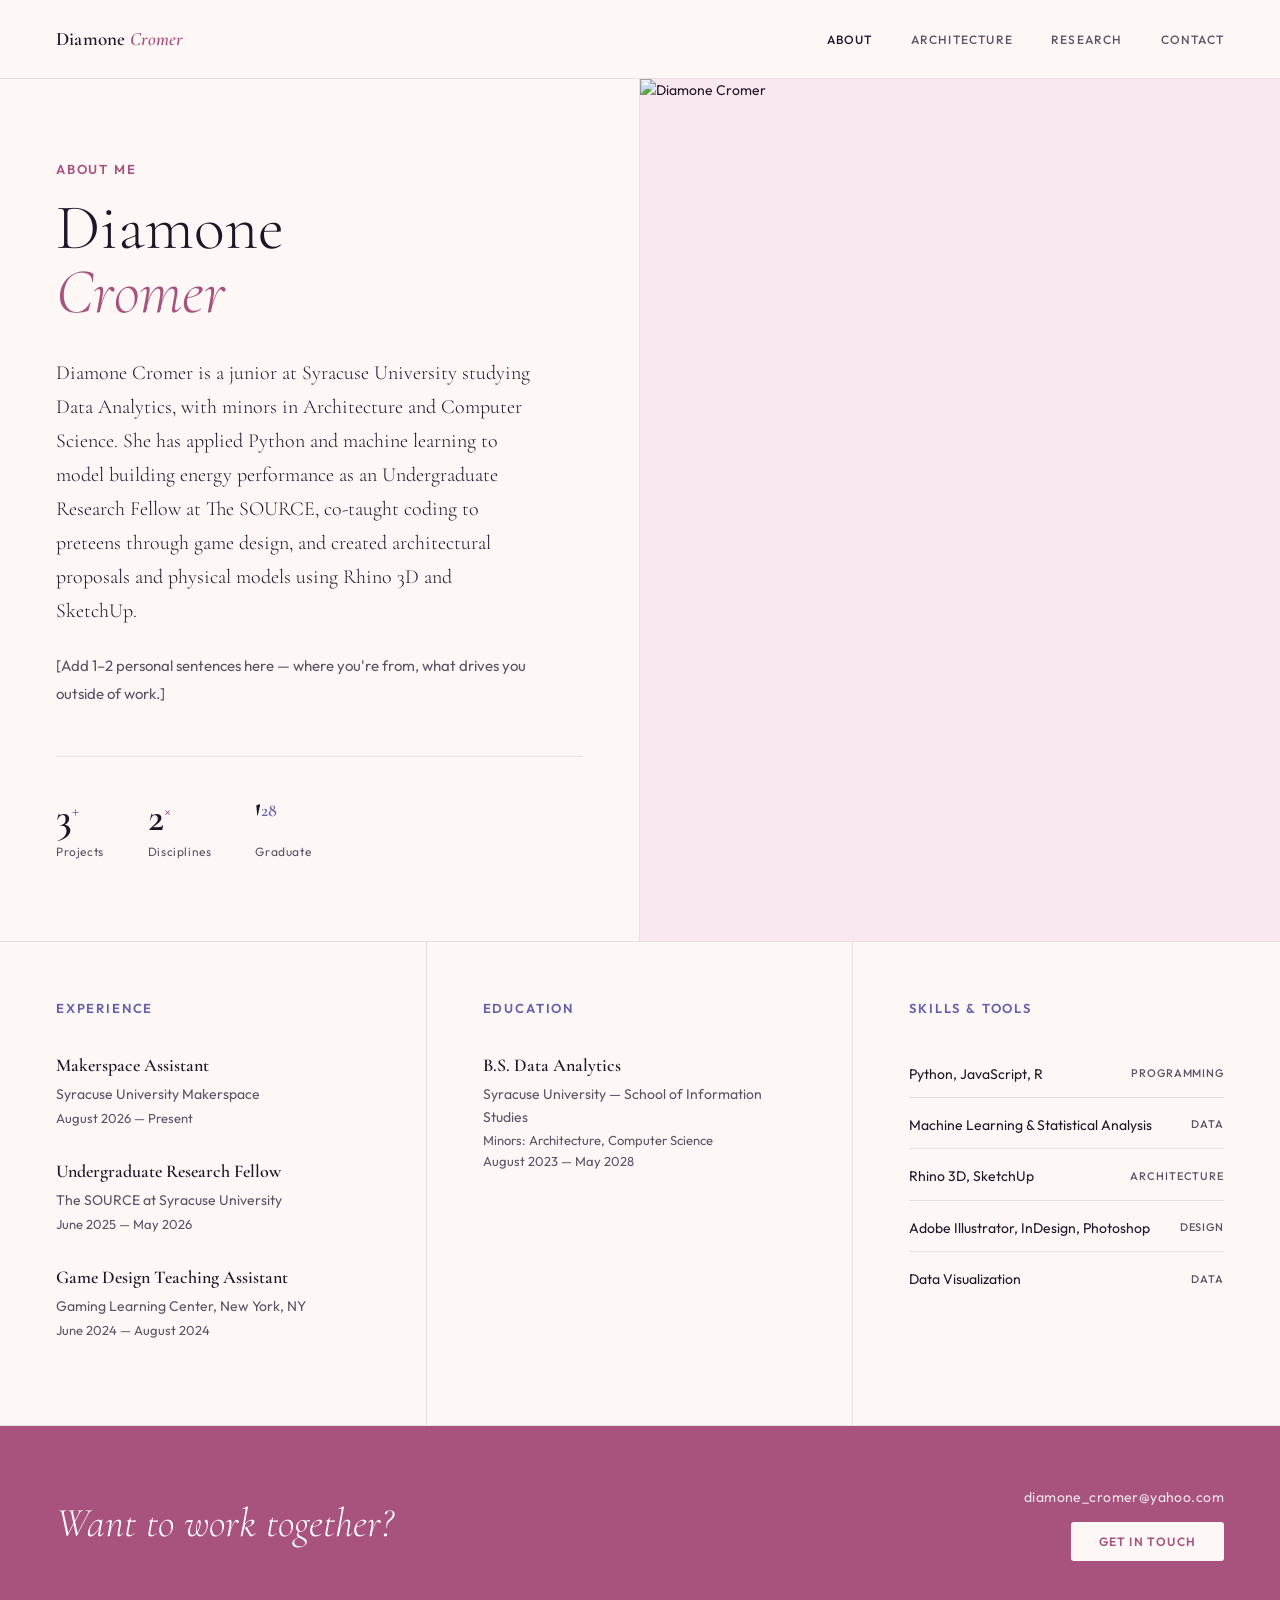
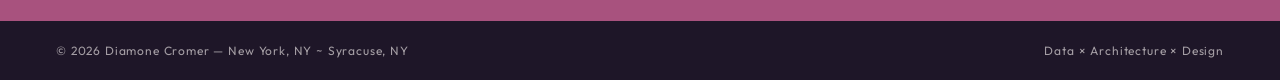
==== about.html @ 31ce5fff "Update about.html with personal info and photo Added a placeholder for personal sentences and update" ====
<!DOCTYPE html>
<html lang="en">
<head>
  <meta charset="UTF-8">
  <meta name="viewport" content="width=device-width, initial-scale=1.0">
  <title>About — Diamone Cromer</title>
  <link rel="preconnect" href="https://fonts.googleapis.com">
  <link href="https://fonts.googleapis.com/css2?family=Cormorant+Garamond:ital,wght@0,300;0,600;1,300;1,600&family=Outfit:wght@300;400;500&display=swap" rel="stylesheet">
  <link rel="stylesheet" href="styles.css">
  <style>
    .about-hero {
      display: grid;
      grid-template-columns: 1fr 1fr;
      min-height: 60vh;
      border-bottom: 1px solid var(--border);
    }
    .about-hero-l {
      padding: 80px 56px;
      border-right: 1px solid var(--border);
      display: flex;
      flex-direction: column;
      justify-content: space-between;
    }
    .page-eyebrow {
      font-size: 13px;
      letter-spacing: 0.14em;
      text-transform: uppercase;
      color: var(--rose);
      font-weight: 600;
      margin-bottom: 16px;
    }
    .page-title {
      font-family: var(--serif);
      font-size: clamp(48px, 5vw, 72px);
      font-weight: 300;
      line-height: 1.0;
      color: var(--ink);
      margin-bottom: 32px;
    }
    .page-title em { font-style: italic; color: var(--rose); }
    .about-bio {
      font-family: var(--serif);
      font-size: 20px;
      font-weight: 300;
      line-height: 1.7;
      color: var(--ink);
      max-width: 480px;
      margin-bottom: 24px;
    }
    .about-bio em { font-style: italic; color: var(--rose); }
    .about-bio-small {
      font-size: 15px;
      color: var(--muted);
      line-height: 1.85;
      max-width: 480px;
    }
    .about-hero-r {
      background: var(--rose-bg);
      display: flex;
      align-items: center;
      justify-content: center;
      position: relative;
      overflow: hidden;
    }
    .photo-placeholder {
      width: 220px;
      height: 280px;
      border: 1.5px dashed rgba(168,82,126,0.35);
      display: flex;
      flex-direction: column;
      align-items: center;
      justify-content: center;
      gap: 12px;
    }
    .photo-placeholder-icon { font-size: 32px; opacity: 0.3; }
    .photo-placeholder-label {
      font-size: 12px;
      letter-spacing: 0.1em;
      text-transform: uppercase;
      color: var(--rose);
      opacity: 0.6;
      text-align: center;
    }
    .about-details {
      display: grid;
      grid-template-columns: 1fr 1fr 1fr;
      border-bottom: 1px solid var(--border);
    }
    .detail-col {
      padding: 56px 56px;
      border-right: 1px solid var(--border);
    }
    .detail-col:last-child { border-right: none; }
    .detail-label {
      font-size: 13px;
      letter-spacing: 0.14em;
      text-transform: uppercase;
      color: var(--lav);
      font-weight: 600;
      margin-bottom: 32px;
    }
    .exp-item { margin-bottom: 28px; }
    .exp-title {
      font-family: var(--serif);
      font-size: 18px;
      font-weight: 600;
      margin-bottom: 4px;
      color: var(--ink);
    }
    .exp-where {
      font-size: 14px;
      color: var(--muted);
      font-weight: 400;
      margin-bottom: 2px;
    }
    .exp-when {
      font-size: 13px;
      color: var(--muted);
      margin-top: 2px;
      font-weight: 400;
    }
    .skills-list { display: flex; flex-direction: column; gap: 4px; }
    .skill-row {
      display: flex;
      justify-content: space-between;
      align-items: center;
      padding: 12px 0;
      border-bottom: 1px solid var(--border);
      font-size: 14px;
      color: var(--ink);
      font-weight: 400;
    }
    .skill-row:last-child { border-bottom: none; }
    .skill-tag {
      font-size: 11px;
      letter-spacing: 0.08em;
      text-transform: uppercase;
      color: var(--muted);
      font-weight: 500;
    }
    @media (max-width: 1024px) {
      .about-hero { grid-template-columns: 1fr; }
      .about-hero-l { border-right: none; border-bottom: 1px solid var(--border); padding: 52px 28px; }
      .about-details { grid-template-columns: 1fr; }
      .detail-col { border-right: none; border-bottom: 1px solid var(--border); padding: 40px 28px; }
      .detail-col:last-child { border-bottom: none; }
    }
  </style>
</head>
<body>

  <nav>
    <div class="logo"><a href="index.html" style="text-decoration:none;color:inherit">Diamone <em>Cromer</em></a></div>
    <ul class="nav-links">
      <li><a href="about.html" style="color:var(--ink)">About</a></li>
      <li><a href="architecture.html">Architecture</a></li>
      <li><a href="research.html">Research</a></li>
      <li><a href="contact.html">Contact</a></li>
    </ul>
  </nav>

  <div class="about-hero">
    <div class="about-hero-l">
      <div>
        <div class="page-eyebrow">About Me</div>
        <h1 class="page-title">Diamone<br><em>Cromer</em></h1>

        <p class="about-bio">
          Diamone Cromer is a junior at Syracuse University studying Data Analytics, with minors in Architecture and Computer Science. She has applied Python and machine learning to model building energy performance as an Undergraduate Research Fellow at The SOURCE, co-taught coding to preteens through game design, and created architectural proposals and physical models using Rhino 3D and SketchUp.
        </p>

        <p class="about-bio-small">
          [Add 1–2 personal sentences here — where you're from, what drives you outside of work.]
        </p>
      </div>

      <div class="hero-stats" style="margin-top:48px;padding-top:40px">
        <div>
          <div class="stat-num">3<sup>+</sup></div>
          <div class="stat-label">Projects</div>
        </div>
        <div>
          <div class="stat-num">2<sup>×</sup></div>
          <div class="stat-label">Disciplines</div>
        </div>
        <div>
          <div class="stat-num">'<sup style="color:var(--lav)">28</sup></div>
          <div class="stat-label">Graduate</div>
        </div>
      </div>
    </div>

    <div class="about-hero-r">
      <img src="diamone.jpg" alt="Diamone Cromer" style="width:100%;height:100%;object-fit:cover;position:absolute;inset:0">
    </div>
  </div>

  <div class="about-details">

    <!-- EXPERIENCE -->
    <div class="detail-col">
      <div class="detail-label">Experience</div>
      <div class="exp-item">
        <div class="exp-title">Makerspace Assistant</div>
        <div class="exp-where">Syracuse University Makerspace</div>
        <div class="exp-when">August 2026 — Present</div>
      </div>
      <div class="exp-item">
        <div class="exp-title">Undergraduate Research Fellow</div>
        <div class="exp-where">The SOURCE at Syracuse University</div>
        <div class="exp-when">June 2025 — May 2026</div>
      </div>
      <div class="exp-item">
        <div class="exp-title">Game Design Teaching Assistant</div>
        <div class="exp-where">Gaming Learning Center, New York, NY</div>
        <div class="exp-when">June 2024 — August 2024</div>
      </div>
    </div>

    <!-- EDUCATION -->
    <div class="detail-col">
      <div class="detail-label">Education</div>
      <div class="exp-item">
        <div class="exp-title">B.S. Data Analytics</div>
        <div class="exp-where">Syracuse University — School of Information Studies</div>
        <div class="exp-when">
          Minors: Architecture, Computer Science<br>
          August 2023 — May 2028
        </div>
      </div>
    </div>

    <!-- SKILLS -->
    <div class="detail-col">
      <div class="detail-label">Skills &amp; Tools</div>
      <div class="skills-list">
        <div class="skill-row">
          <span>Python, JavaScript, R</span>
          <span class="skill-tag">Programming</span>
        </div>
        <div class="skill-row">
          <span>Machine Learning & Statistical Analysis</span>
          <span class="skill-tag">Data</span>
        </div>
        <div class="skill-row">
          <span>Rhino 3D, SketchUp</span>
          <span class="skill-tag">Architecture</span>
        </div>
        <div class="skill-row">
          <span>Adobe Illustrator, InDesign, Photoshop</span>
          <span class="skill-tag">Design</span>
        </div>
        <div class="skill-row">
          <span>Data Visualization</span>
          <span class="skill-tag">Data</span>
        </div>
      </div>
    </div>

  </div>

  <div class="cta-bar">
    <div class="cta-text">Want to work together?</div>
    <div class="cta-r">
      <div class="cta-email">diamone_cromer@yahoo.com</div>
      <a href="contact.html" style="text-decoration:none;"><button class="cta-btn">Get In Touch</button></a>
    </div>
  </div>

  <footer>
    <span>© 2026 Diamone Cromer — New York, NY ~ Syracuse, NY</span>
    <span>Data × Architecture × Design</span>
  </footer>

</body>
</html>
---- styles.css ----
/* ============================================
   DIAMONE CROMER — PORTFOLIO STYLES
   Edit colors in :root to change the whole site
   ============================================ */

*, *::before, *::after { box-sizing: border-box; margin: 0; padding: 0; }

/* ── COLOR & FONT VARIABLES ── */
:root {
  --white:   #fdf8f6;    /* page background */
  --rose-bg: #f9e8ef;    /* light rose surface */
  --lav-bg:  #f0eaf8;    /* light lavender surface */
  --rose:    #a8527e;    /* primary accent — darkened for contrast */
  --lav:     #6b5eaa;    /* secondary accent — darkened for contrast */
  --ink:     #1e1628;    /* all text — slightly deeper */
  --muted:   #5c5265;    /* secondary text — darkened from #9a8fa0 */
  --border:  rgba(30,22,40,0.1);
  --serif:   'Cormorant Garamond', Georgia, serif;
  --sans:    'Outfit', sans-serif;
}

html { scroll-behavior: smooth; }

body {
  background: var(--white);
  color: var(--ink);
  font-family: var(--sans);
  font-size: 14px;
  line-height: 1.6;
  overflow-x: hidden;
}

/* ── NAV ── */
nav {
  display: flex;
  justify-content: space-between;
  align-items: center;
  padding: 24px 56px;
  border-bottom: 1px solid var(--border);
  position: sticky;
  top: 0;
  background: var(--white);
  z-index: 50;
}

.logo {
  font-family: var(--serif);
  font-size: 19px;
  font-weight: 600;
  color: var(--ink);
  letter-spacing: 0.01em;
}

.logo em {
  font-style: italic;
  color: var(--rose);
}

.nav-links {
  display: flex;
  gap: 38px;
  list-style: none;
}

.nav-links a {
  font-size: 12px;
  font-weight: 500;
  letter-spacing: 0.1em;
  text-transform: uppercase;
  color: var(--muted);
  text-decoration: none;
  transition: color 0.2s;
}

.nav-links a:hover { color: var(--ink); }

/* ── HERO ── */
.hero {
  display: grid;
  grid-template-columns: 1.1fr 0.9fr;
  min-height: 91vh;
  border-bottom: 1px solid var(--border);
}

.hero-l {
  padding: 76px 56px;
  display: flex;
  flex-direction: column;
  justify-content: space-between;
  border-right: 1px solid var(--border);
}

.hero-eyebrow {
  display: flex;
  align-items: center;
  gap: 10px;
  font-size: 12px;
  letter-spacing: 0.1em;
  text-transform: uppercase;
  color: var(--muted);
  margin-bottom: 36px;
}

.eyebrow-dot {
  width: 7px;
  height: 7px;
  border-radius: 50%;
  background: var(--rose);
  flex-shrink: 0;
}

.hero-h1 {
  font-family: var(--serif);
  font-size: clamp(60px, 6.5vw, 88px);
  line-height: 1.0;
  font-weight: 300;
  letter-spacing: -0.01em;
  margin-bottom: 28px;
}

.hero-h1 .c-rose { color: var(--rose); }
.hero-h1 .c-lav  { color: var(--lav); font-style: italic; }

.hero-sub {
  font-size: 14px;
  font-weight: 400;
  color: var(--muted);
  line-height: 1.8;
  max-width: 380px;
  margin-bottom: 52px;
}

.hero-sub strong { color: var(--ink); font-weight: 600; }

.hero-actions { display: flex; gap: 14px; align-items: center; }

.btn-primary {
  font-family: var(--sans);
  font-size: 12px;
  font-weight: 600;
  letter-spacing: 0.09em;
  text-transform: uppercase;
  padding: 13px 28px;
  background: var(--rose);
  color: #fff;
  border: none;
  cursor: pointer;
  transition: background 0.22s;
  border-radius: 3px;
}
.btn-primary:hover { background: var(--lav); }

.btn-ghost {
  font-family: var(--sans);
  font-size: 12px;
  font-weight: 500;
  letter-spacing: 0.09em;
  text-transform: uppercase;
  padding: 13px 28px;
  background: transparent;
  color: var(--lav);
  border: 2px solid var(--lav);
  cursor: pointer;
  transition: all 0.22s;
  border-radius: 3px;
}
.btn-ghost:hover { background: var(--lav-bg); }

.hero-stats {
  display: flex;
  gap: 44px;
  padding-top: 52px;
  border-top: 1px solid var(--border);
  margin-top: 52px;
}

.stat-num {
  font-family: var(--serif);
  font-size: 40px;
  font-weight: 600;
  line-height: 1;
  margin-bottom: 5px;
  color: var(--ink);
}
.stat-num sup { font-size: 18px; color: var(--rose); }

.stat-label {
  font-size: 12px;
  color: var(--muted);
  letter-spacing: 0.05em;
}

/* ── HERO RIGHT ── */
.hero-r {
  display: flex;
  flex-direction: column;
  background: var(--rose-bg);
  overflow: hidden;
}

.hero-visual { flex: 1; position: relative; overflow: hidden; }

.hero-svg { width: 100%; height: 100%; display: block; }

.hero-r-foot {
  padding: 22px 36px;
  border-top: 1px solid rgba(168,82,126,0.2);
  background: rgba(249,232,239,0.8);
  display: flex;
  justify-content: space-between;
  align-items: center;
}

.feat-label {
  font-size: 11px;
  letter-spacing: 0.14em;
  text-transform: uppercase;
  color: var(--rose);
  margin-bottom: 3px;
  font-weight: 500;
}

.feat-title {
  font-family: var(--serif);
  font-size: 15px;
  font-style: italic;
  color: var(--ink);
}

.feat-tag {
  font-size: 11px;
  letter-spacing: 0.1em;
  text-transform: uppercase;
  padding: 6px 14px;
  border: 2px solid var(--lav);
  color: var(--lav);
  border-radius: 2px;
  font-weight: 500;
}

/* ── WORKS ── */
.works-header {
  display: grid;
  grid-template-columns: 64px 1fr 220px 110px;
  gap: 24px;
  padding: 16px 56px;
  background: var(--lav-bg);
  border-bottom: 1px solid var(--border);
}

.col-h {
  font-size: 11px;
  letter-spacing: 0.14em;
  text-transform: uppercase;
  color: var(--lav);
  font-weight: 600;
}

.work-row {
  display: grid;
  grid-template-columns: 64px 1fr 220px 110px;
  gap: 24px;
  padding: 30px 56px;
  border-bottom: 1px solid var(--border);
  cursor: pointer;
  align-items: center;
  transition: background 0.2s;
}

.work-row:hover { background: var(--rose-bg); }
.work-row:hover .row-num { color: var(--rose); }
.work-row:hover .row-arrow { opacity: 1; transform: translateX(0); }

.row-num {
  font-family: var(--serif);
  font-size: 22px;
  font-style: italic;
  color: #c8b8d0;
  font-weight: 600;
  transition: color 0.2s;
}

.row-title {
  font-family: var(--serif);
  font-size: 26px;
  font-weight: 300;
  line-height: 1.15;
  margin-bottom: 5px;
  color: var(--ink);
}
.row-title em { font-style: italic; font-weight: 600; color: var(--rose); }

.row-desc {
  font-size: 13px;
  color: var(--muted);
  font-weight: 400;
}

.chips { display: flex; gap: 7px; flex-wrap: wrap; }

.chip {
  font-size: 11px;
  letter-spacing: 0.06em;
  text-transform: uppercase;
  padding: 5px 12px;
  border-radius: 20px;
  font-weight: 500;
}

.chip-rose { background: var(--rose-bg); color: var(--rose); border: 1.5px solid rgba(168,82,126,0.3); }
.chip-lav  { background: var(--lav-bg);  color: var(--lav);  border: 1.5px solid rgba(107,94,170,0.3); }
.chip-neu  { background: #ede8eb; color: var(--muted); border: 1.5px solid rgba(92,82,101,0.2); }

.row-right { display: flex; flex-direction: column; align-items: flex-end; gap: 8px; }
.row-year  { font-size: 12px; color: var(--muted); font-weight: 400; }
.row-arrow {
  font-size: 18px;
  color: var(--rose);
  opacity: 0;
  transform: translateX(-6px);
  transition: all 0.2s;
}

/* ── ABOUT ── */
.about-grid {
  display: grid;
  grid-template-columns: 1fr 1fr;
  border-top: 1px solid var(--border);
}

.about-l {
  padding: 76px 56px;
  background: var(--ink);
  color: var(--white);
  border-right: 1px solid rgba(255,255,255,0.07);
}

.about-section-label {
  font-size: 11px;
  letter-spacing: 0.16em;
  text-transform: uppercase;
  margin-bottom: 32px;
  font-weight: 500;
}

.about-l .about-section-label { color: #e8a0be; }

.about-headline {
  font-family: var(--serif);
  font-size: clamp(28px, 3vw, 42px);
  font-weight: 300;
  line-height: 1.3;
  margin-bottom: 28px;
}

.about-headline em { font-style: italic; color: #e8a0be; }

.about-body {
  font-size: 14px;
  font-weight: 300;
  line-height: 1.85;
  color: rgba(253,248,246,0.85);
  max-width: 420px;
}

.about-r {
  padding: 76px 56px;
  background: var(--lav-bg);
  display: grid;
  grid-template-columns: 1fr 1fr;
  gap: 40px;
  align-content: start;
}

.about-r .about-section-label { color: var(--lav); grid-column: 1/-1; margin-bottom: 8px; }

.exp-item { margin-bottom: 24px; }

.exp-title {
  font-family: var(--serif);
  font-size: 15px;
  font-weight: 600;
  margin-bottom: 2px;
  color: var(--ink);
}

.exp-where { font-size: 13px; color: var(--muted); font-weight: 400; }
.exp-when  { font-size: 12px; color: var(--muted); margin-top: 2px; }

/* ── CTA / CONTACT ── */
.cta-bar {
  display: flex;
  justify-content: space-between;
  align-items: center;
  padding: 60px 56px;
  background: var(--rose);
}

.cta-text {
  font-family: var(--serif);
  font-size: clamp(26px, 3.2vw, 44px);
  font-weight: 300;
  font-style: italic;
  color: #fff;
}

.cta-r { display: flex; flex-direction: column; align-items: flex-end; gap: 14px; }

.cta-email {
  font-size: 14px;
  color: rgba(255,255,255,0.85);
  letter-spacing: 0.03em;
}

.cta-btn {
  font-family: var(--sans);
  font-size: 12px;
  font-weight: 600;
  letter-spacing: 0.1em;
  text-transform: uppercase;
  padding: 12px 28px;
  background: var(--white);
  color: var(--rose);
  border: none;
  cursor: pointer;
  border-radius: 3px;
  transition: all 0.2s;
}
.cta-btn:hover { background: var(--ink); color: var(--white); }

/* ── FOOTER ── */
footer {
  display: flex;
  justify-content: space-between;
  padding: 20px 56px;
  background: var(--ink);
  font-size: 12px;
  letter-spacing: 0.07em;
  color: rgba(253,248,246,0.6);
}

/* ── ANIMATIONS ── */
@keyframes fadeUp {
  from { opacity: 0; transform: translateY(18px); }
  to   { opacity: 1; transform: translateY(0); }
}

.hero-eyebrow { animation: fadeUp 0.6s ease both; }
.hero-h1      { animation: fadeUp 0.6s ease 0.1s both; }
.hero-sub     { animation: fadeUp 0.6s ease 0.2s both; }
.hero-actions { animation: fadeUp 0.6s ease 0.3s both; }
.hero-stats   { animation: fadeUp 0.6s ease 0.4s both; }

/* ── RESPONSIVE ── */
@media (max-width: 1024px) {
  nav { padding: 18px 28px; }
  .nav-links { gap: 20px; }
  .hero { grid-template-columns: 1fr; min-height: auto; }
  .hero-l { padding: 52px 28px; border-right: none; border-bottom: 1px solid var(--border); }
  .hero-r { min-height: 60vw; }
  .works-header, .work-row { grid-template-columns: 48px 1fr 160px 80px; padding: 20px 28px; gap: 16px; }
  .about-grid { grid-template-columns: 1fr; }
  .about-l { border-right: none; border-bottom: 1px solid rgba(255,255,255,0.07); padding: 52px 28px; }
  .about-r { padding: 52px 28px; }
  .cta-bar { flex-direction: column; gap: 24px; text-align: center; padding: 48px 28px; }
  .cta-r { align-items: center; }
  footer { flex-direction: column; gap: 8px; padding: 20px 28px; }
}

@media (max-width: 640px) {
  nav { padding: 16px 20px; }
  .nav-links { gap: 14px; }
  .nav-links a { font-size: 11px; }
  .hero-l { padding: 40px 20px; }
  .works-header { display: none; }
  .work-row { grid-template-columns: 40px 1fr; padding: 20px; gap: 12px; }
  .row-right, .chips { display: none; }
  .about-l, .about-r { padding: 40px 20px; }
  .about-r { grid-template-columns: 1fr; }
  .cta-bar { padding: 40px 20px; }
  footer { padding: 16px 20px; }
}
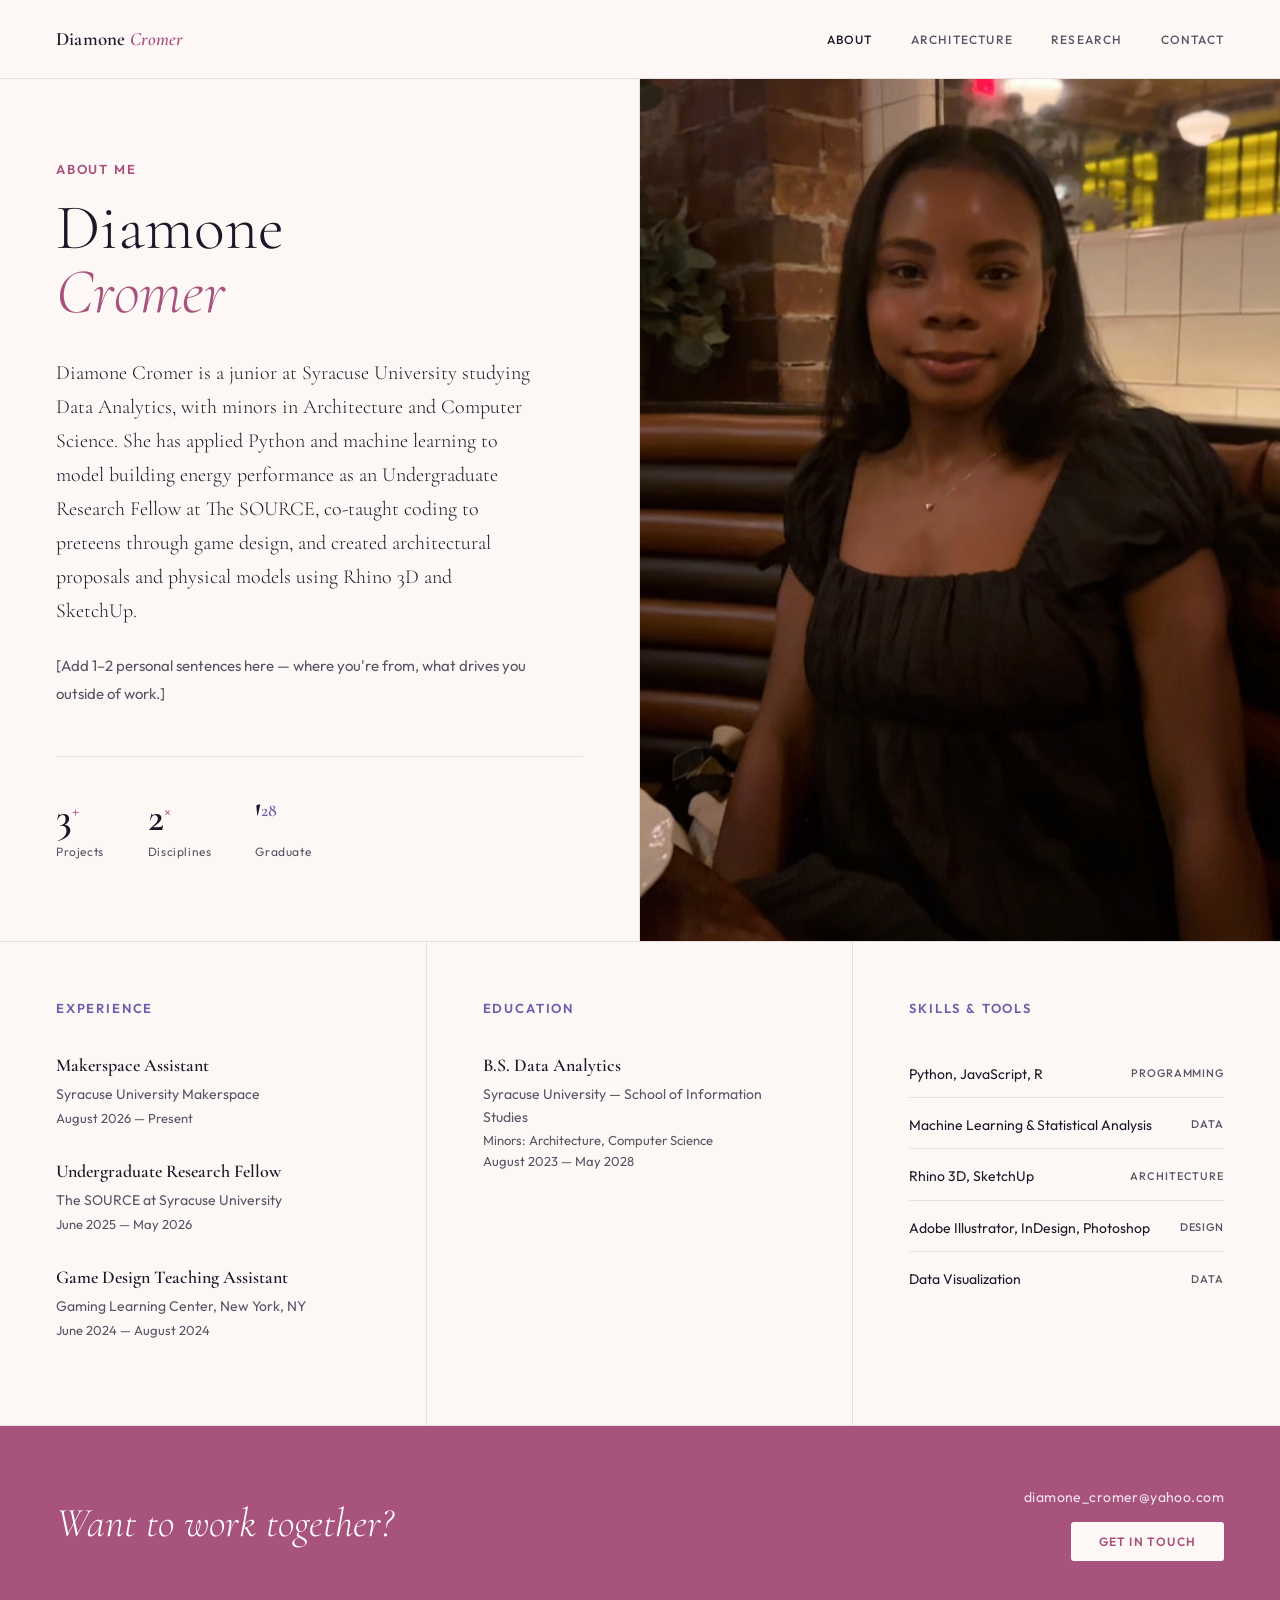
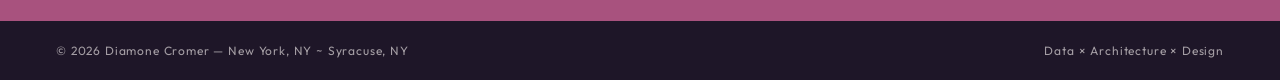
==== commit 289988b3: "Update image source in about.html" ====
--- a/about.html
+++ b/about.html
@@ -191,7 +191,7 @@
     </div>
 
     <div class="about-hero-r">
-      <img src="diamone.jpg" alt="Diamone Cromer" style="width:100%;height:100%;object-fit:cover;position:absolute;inset:0">
+      <img src="IMG_0973.jpg" alt="Diamone Cromer" style="width:100%;height:100%;object-fit:cover;position:absolute;inset:0">
     </div>
   </div>
 
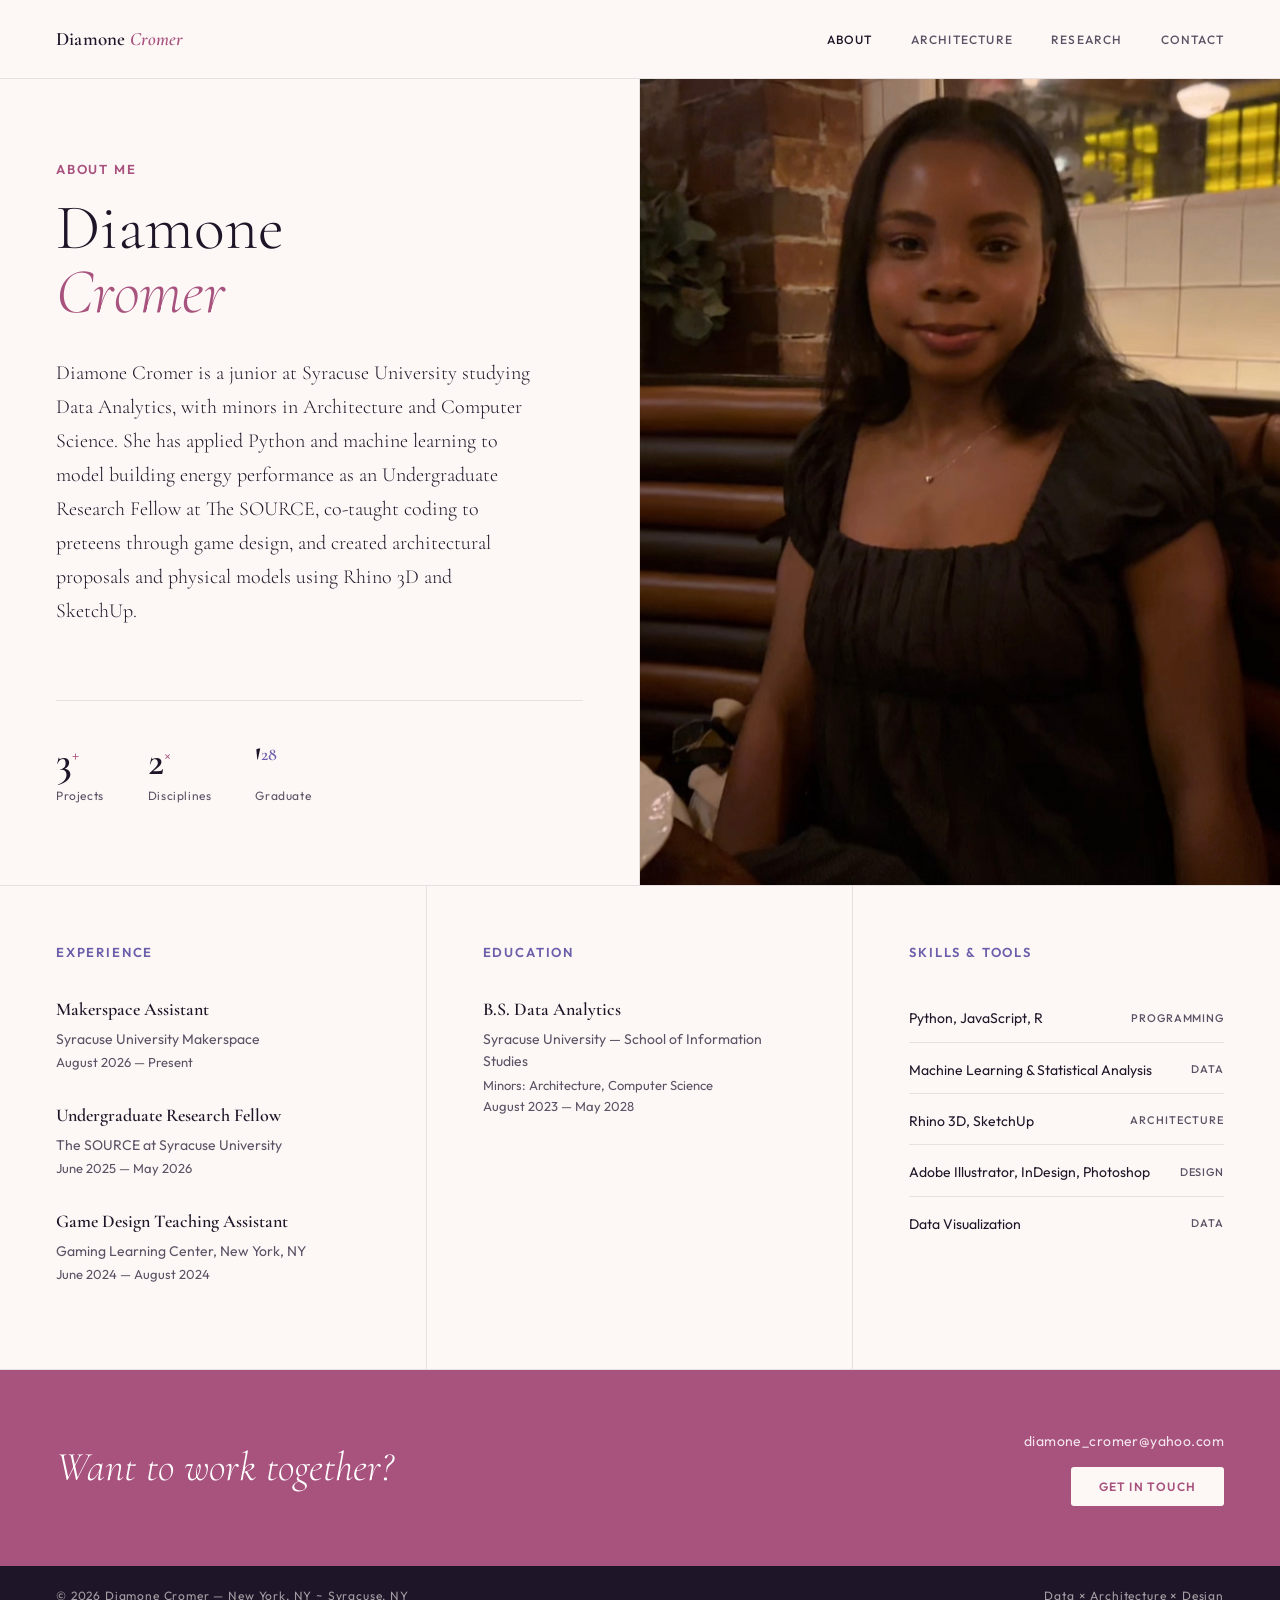
==== commit bb382d2a: "Remove personal information placeholder from about.html Removed placeholder text for personal inform" ====
--- a/about.html
+++ b/about.html
@@ -169,9 +169,6 @@
           Diamone Cromer is a junior at Syracuse University studying Data Analytics, with minors in Architecture and Computer Science. She has applied Python and machine learning to model building energy performance as an Undergraduate Research Fellow at The SOURCE, co-taught coding to preteens through game design, and created architectural proposals and physical models using Rhino 3D and SketchUp.
         </p>
 
-        <p class="about-bio-small">
-          [Add 1–2 personal sentences here — where you're from, what drives you outside of work.]
-        </p>
       </div>
 
       <div class="hero-stats" style="margin-top:48px;padding-top:40px">
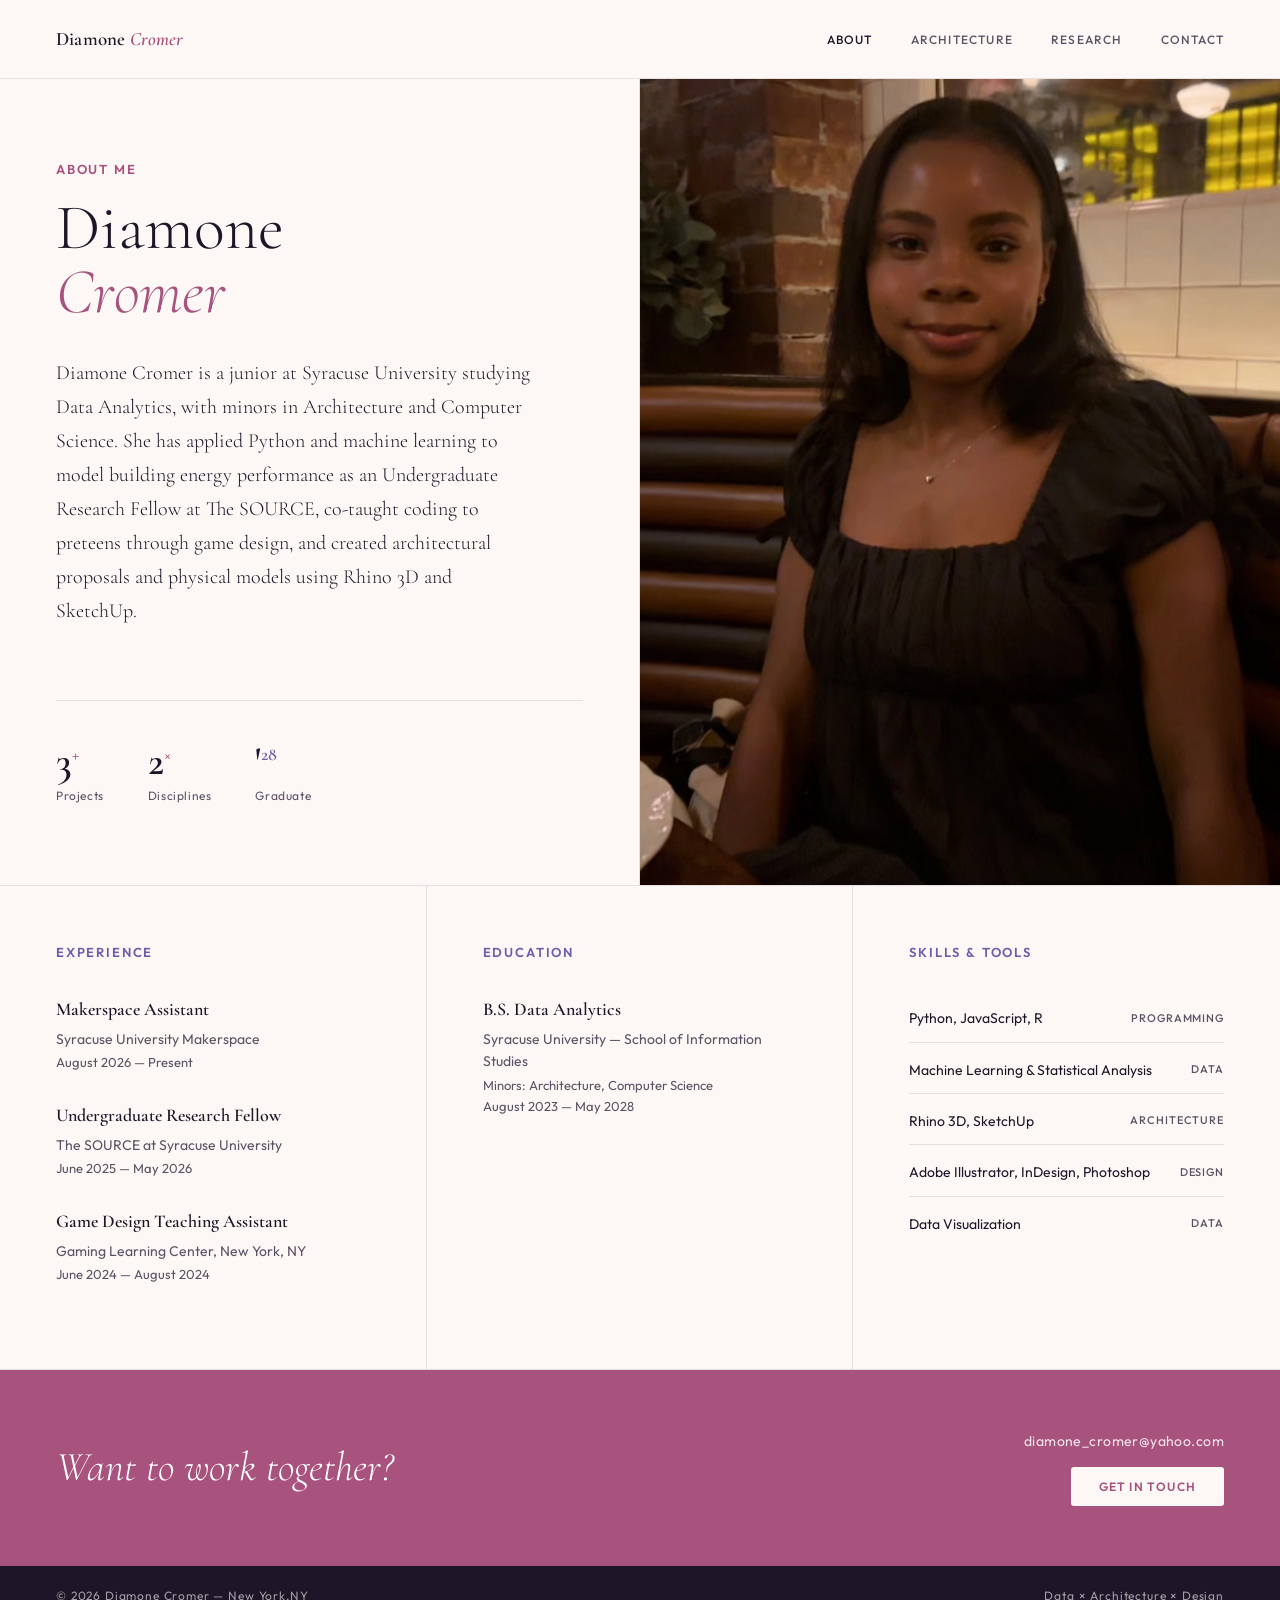
==== commit dfdbaa4b: "Fix footer copyright formatting" ====
--- a/about.html
+++ b/about.html
@@ -265,7 +265,7 @@
   </div>
 
   <footer>
-    <span>© 2026 Diamone Cromer — New York, NY ~ Syracuse, NY</span>
+    <span>© 2026 Diamone Cromer — New York,NY</span>
     <span>Data × Architecture × Design</span>
   </footer>
 
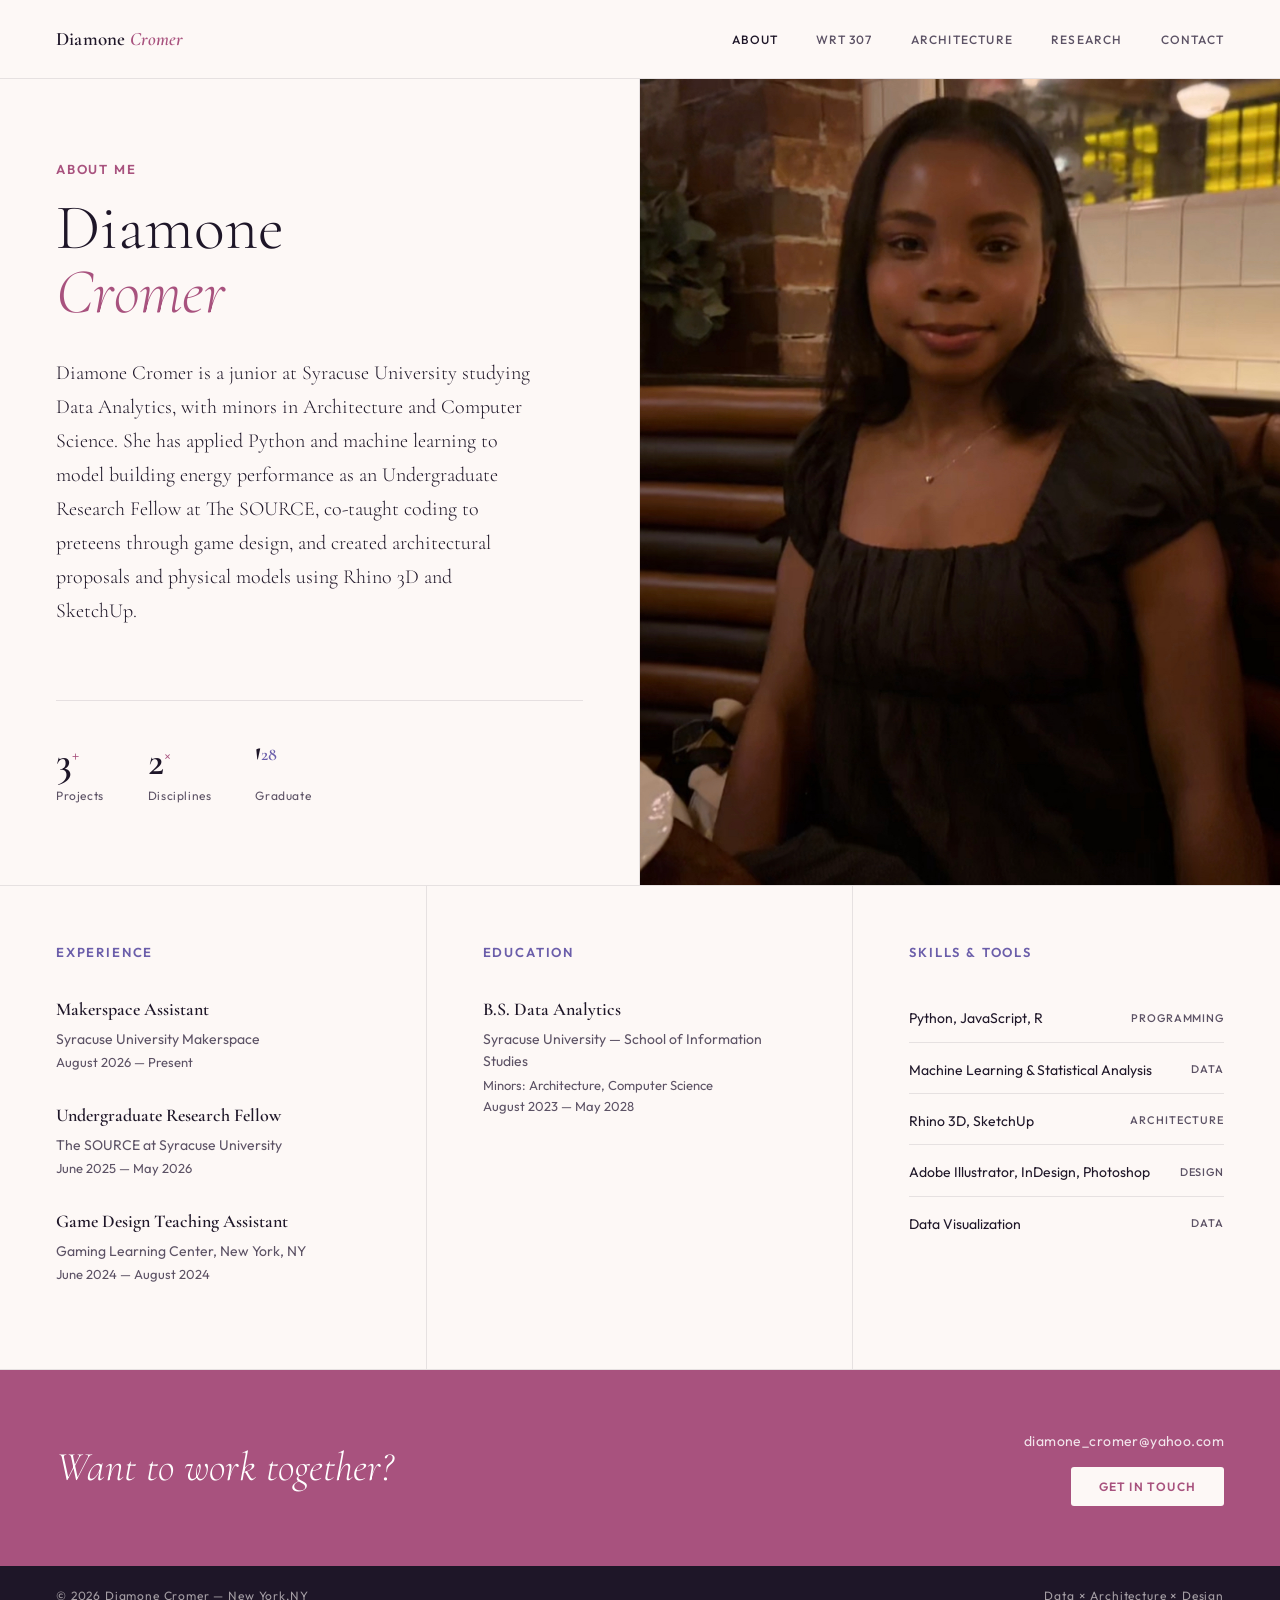
==== commit bf021a62: "Add WRT 307 link to navigation menu" ====
--- a/about.html
+++ b/about.html
@@ -153,6 +153,7 @@
     <div class="logo"><a href="index.html" style="text-decoration:none;color:inherit">Diamone <em>Cromer</em></a></div>
     <ul class="nav-links">
       <li><a href="about.html" style="color:var(--ink)">About</a></li>
+      <li><a href="wrt307.html">WRT 307</a></li>
       <li><a href="architecture.html">Architecture</a></li>
       <li><a href="research.html">Research</a></li>
       <li><a href="contact.html">Contact</a></li>
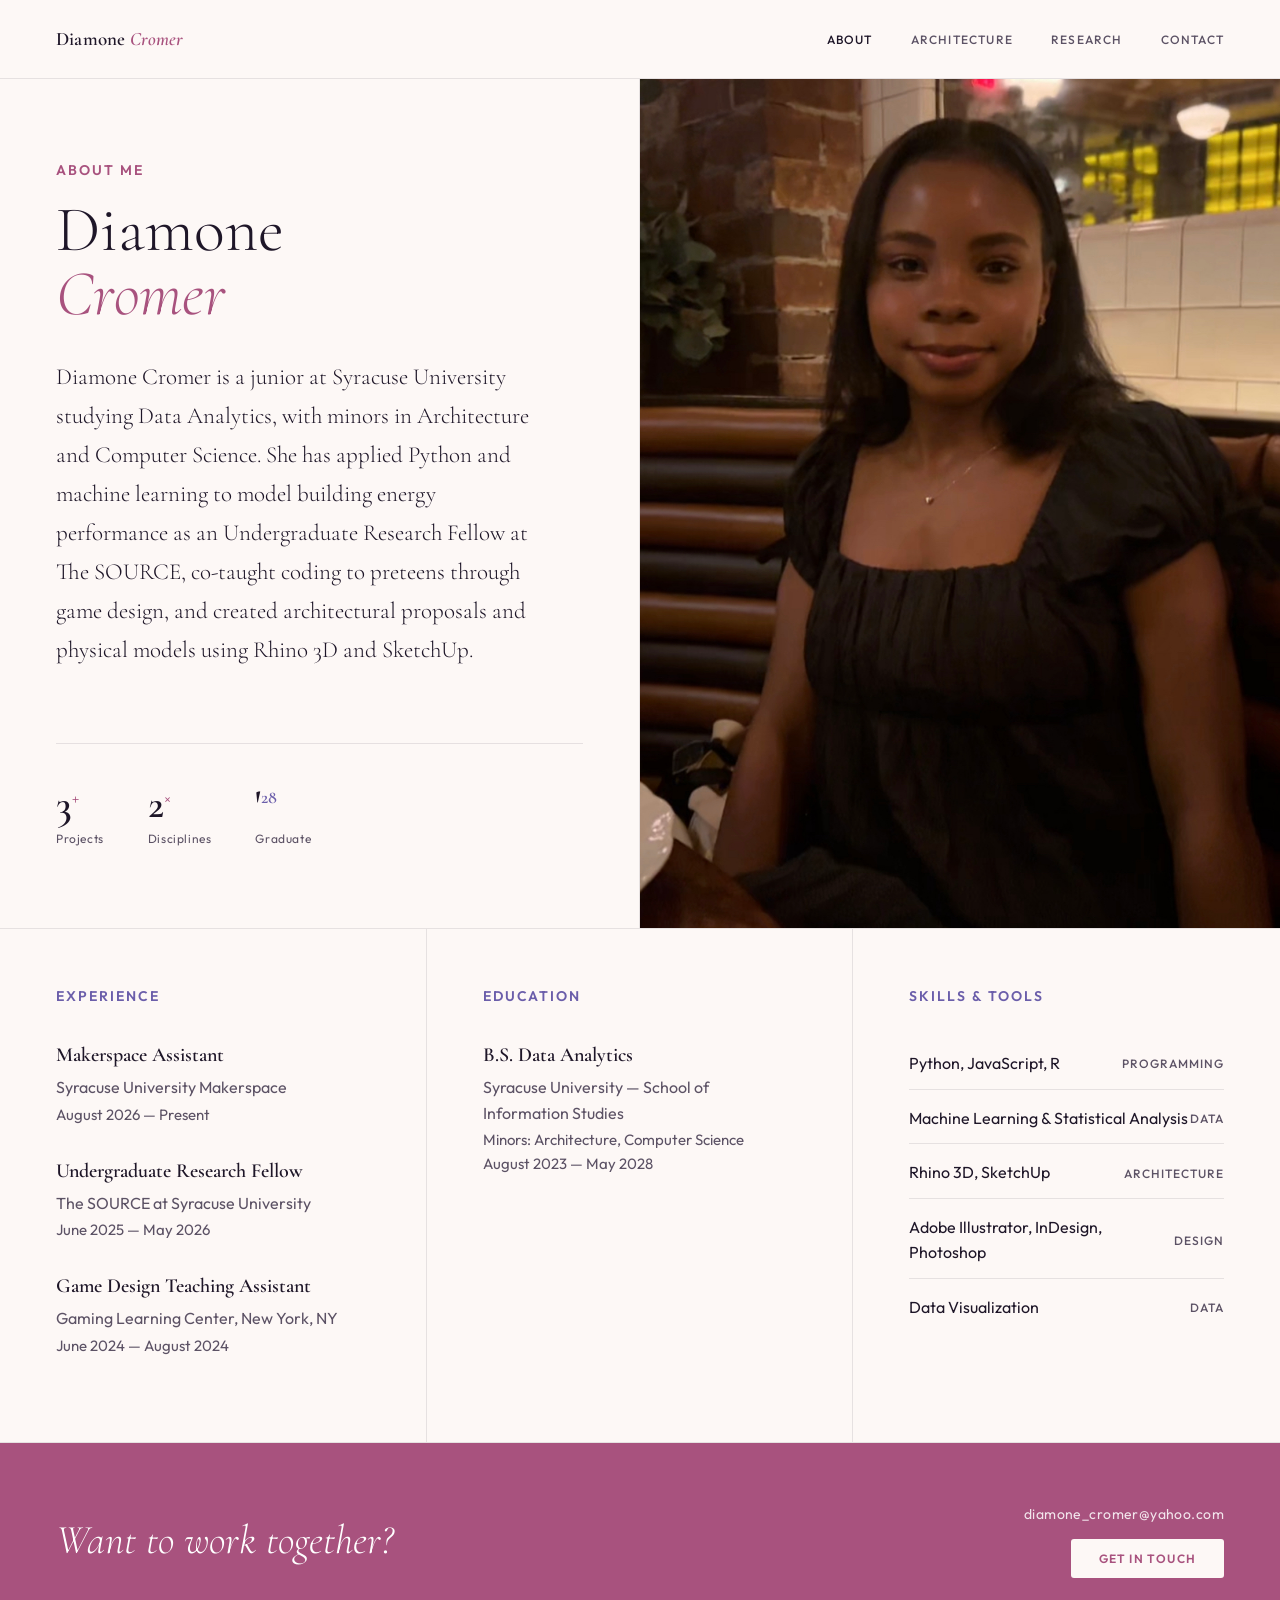
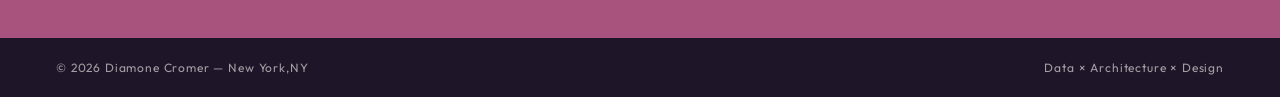
==== commit ae7fbfff: "Update font sizes and comment out WRT 307 link" ====
--- a/about.html
+++ b/about.html
@@ -22,7 +22,7 @@
       justify-content: space-between;
     }
     .page-eyebrow {
-      font-size: 13px;
+      font-size: 14px;
       letter-spacing: 0.14em;
       text-transform: uppercase;
       color: var(--rose);
@@ -40,7 +40,7 @@
     .page-title em { font-style: italic; color: var(--rose); }
     .about-bio {
       font-family: var(--serif);
-      font-size: 20px;
+      font-size: 23px;
       font-weight: 300;
       line-height: 1.7;
       color: var(--ink);
@@ -49,7 +49,7 @@
     }
     .about-bio em { font-style: italic; color: var(--rose); }
     .about-bio-small {
-      font-size: 15px;
+      font-size: 17px;
       color: var(--muted);
       line-height: 1.85;
       max-width: 480px;
@@ -92,7 +92,7 @@
     }
     .detail-col:last-child { border-right: none; }
     .detail-label {
-      font-size: 13px;
+      font-size: 14px;
       letter-spacing: 0.14em;
       text-transform: uppercase;
       color: var(--lav);
@@ -102,19 +102,19 @@
     .exp-item { margin-bottom: 28px; }
     .exp-title {
       font-family: var(--serif);
-      font-size: 18px;
+      font-size: 20px;
       font-weight: 600;
       margin-bottom: 4px;
       color: var(--ink);
     }
     .exp-where {
-      font-size: 14px;
+      font-size: 16px;
       color: var(--muted);
       font-weight: 400;
       margin-bottom: 2px;
     }
     .exp-when {
-      font-size: 13px;
+      font-size: 15px;
       color: var(--muted);
       margin-top: 2px;
       font-weight: 400;
@@ -126,13 +126,13 @@
       align-items: center;
       padding: 12px 0;
       border-bottom: 1px solid var(--border);
-      font-size: 14px;
+      font-size: 16px;
       color: var(--ink);
       font-weight: 400;
     }
     .skill-row:last-child { border-bottom: none; }
     .skill-tag {
-      font-size: 11px;
+      font-size: 12px;
       letter-spacing: 0.08em;
       text-transform: uppercase;
       color: var(--muted);
@@ -153,7 +153,7 @@
     <div class="logo"><a href="index.html" style="text-decoration:none;color:inherit">Diamone <em>Cromer</em></a></div>
     <ul class="nav-links">
       <li><a href="about.html" style="color:var(--ink)">About</a></li>
-      <li><a href="wrt307.html">WRT 307</a></li>
+      <!-- <li><a href="wrt307.html">WRT 307</a></li> -->
       <li><a href="architecture.html">Architecture</a></li>
       <li><a href="research.html">Research</a></li>
       <li><a href="contact.html">Contact</a></li>
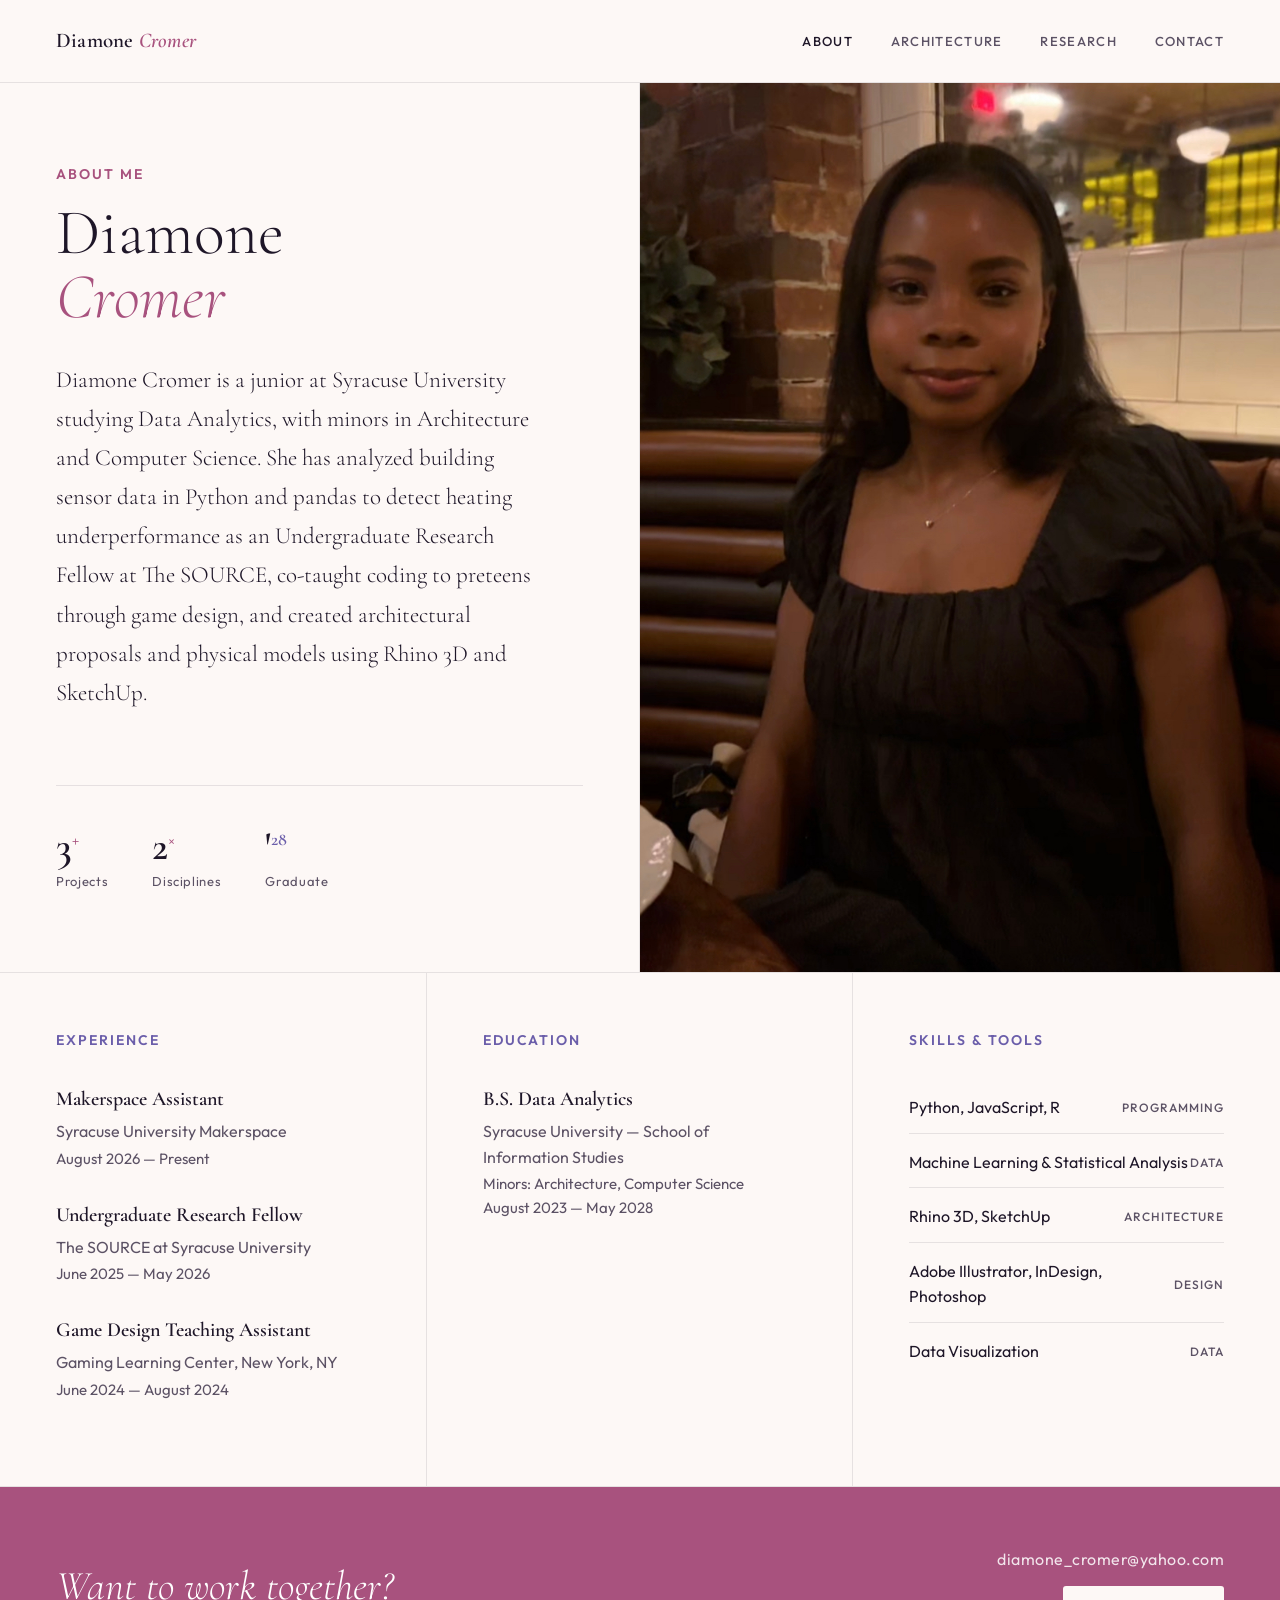
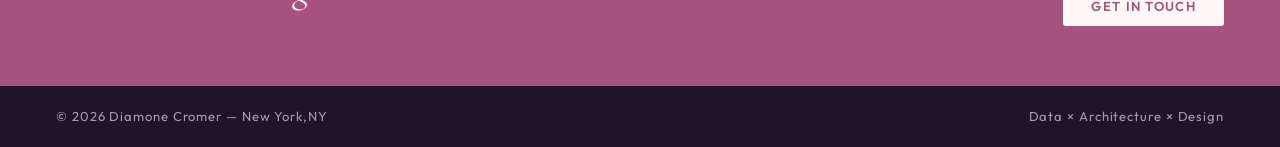
==== commit 85a112d4: "Revise bio for accuracy in about.html Updated bio to reflect analysis of building sensor data." ====
--- a/about.html
+++ b/about.html
@@ -167,7 +167,7 @@
         <h1 class="page-title">Diamone<br><em>Cromer</em></h1>
 
         <p class="about-bio">
-          Diamone Cromer is a junior at Syracuse University studying Data Analytics, with minors in Architecture and Computer Science. She has applied Python and machine learning to model building energy performance as an Undergraduate Research Fellow at The SOURCE, co-taught coding to preteens through game design, and created architectural proposals and physical models using Rhino 3D and SketchUp.
+          Diamone Cromer is a junior at Syracuse University studying Data Analytics, with minors in Architecture and Computer Science. She has analyzed building sensor data in Python and pandas to detect heating underperformance as an Undergraduate Research Fellow at The SOURCE, co-taught coding to preteens through game design, and created architectural proposals and physical models using Rhino 3D and SketchUp.
         </p>
 
       </div>
--- a/styles.css
+++ b/styles.css
@@ -25,7 +25,7 @@
   background: var(--white);
   color: var(--ink);
   font-family: var(--sans);
-  font-size: 14px;
+  font-size: 16px;
   line-height: 1.6;
   overflow-x: hidden;
 }
@@ -45,7 +45,7 @@
 
 .logo {
   font-family: var(--serif);
-  font-size: 19px;
+  font-size: 21px;
   font-weight: 600;
   color: var(--ink);
   letter-spacing: 0.01em;
@@ -63,7 +63,7 @@
 }
 
 .nav-links a {
-  font-size: 12px;
+  font-size: 13px;
   font-weight: 500;
   letter-spacing: 0.1em;
   text-transform: uppercase;
@@ -94,7 +94,7 @@
   display: flex;
   align-items: center;
   gap: 10px;
-  font-size: 12px;
+  font-size: 13px;
   letter-spacing: 0.1em;
   text-transform: uppercase;
   color: var(--muted);
@@ -122,7 +122,7 @@
 .hero-h1 .c-lav  { color: var(--lav); font-style: italic; }
 
 .hero-sub {
-  font-size: 14px;
+  font-size: 16px;
   font-weight: 400;
   color: var(--muted);
   line-height: 1.8;
@@ -136,7 +136,7 @@
 
 .btn-primary {
   font-family: var(--sans);
-  font-size: 12px;
+  font-size: 13px;
   font-weight: 600;
   letter-spacing: 0.09em;
   text-transform: uppercase;
@@ -152,7 +152,7 @@
 
 .btn-ghost {
   font-family: var(--sans);
-  font-size: 12px;
+  font-size: 13px;
   font-weight: 500;
   letter-spacing: 0.09em;
   text-transform: uppercase;
@@ -185,7 +185,7 @@
 .stat-num sup { font-size: 18px; color: var(--rose); }
 
 .stat-label {
-  font-size: 12px;
+  font-size: 13px;
   color: var(--muted);
   letter-spacing: 0.05em;
 }
@@ -212,7 +212,7 @@
 }
 
 .feat-label {
-  font-size: 11px;
+  font-size: 12px;
   letter-spacing: 0.14em;
   text-transform: uppercase;
   color: var(--rose);
@@ -222,13 +222,13 @@
 
 .feat-title {
   font-family: var(--serif);
-  font-size: 15px;
+  font-size: 16px;
   font-style: italic;
   color: var(--ink);
 }
 
 .feat-tag {
-  font-size: 11px;
+  font-size: 12px;
   letter-spacing: 0.1em;
   text-transform: uppercase;
   padding: 6px 14px;
@@ -249,7 +249,7 @@
 }
 
 .col-h {
-  font-size: 11px;
+  font-size: 12px;
   letter-spacing: 0.14em;
   text-transform: uppercase;
   color: var(--lav);
@@ -282,7 +282,7 @@
 
 .row-title {
   font-family: var(--serif);
-  font-size: 26px;
+  font-size: 28px;
   font-weight: 300;
   line-height: 1.15;
   margin-bottom: 5px;
@@ -291,7 +291,7 @@
 .row-title em { font-style: italic; font-weight: 600; color: var(--rose); }
 
 .row-desc {
-  font-size: 13px;
+  font-size: 15px;
   color: var(--muted);
   font-weight: 400;
 }
@@ -299,7 +299,7 @@
 .chips { display: flex; gap: 7px; flex-wrap: wrap; }
 
 .chip {
-  font-size: 11px;
+  font-size: 12px;
   letter-spacing: 0.06em;
   text-transform: uppercase;
   padding: 5px 12px;
@@ -312,7 +312,7 @@
 .chip-neu  { background: #ede8eb; color: var(--muted); border: 1.5px solid rgba(92,82,101,0.2); }
 
 .row-right { display: flex; flex-direction: column; align-items: flex-end; gap: 8px; }
-.row-year  { font-size: 12px; color: var(--muted); font-weight: 400; }
+.row-year  { font-size: 13px; color: var(--muted); font-weight: 400; }
 .row-arrow {
   font-size: 18px;
   color: var(--rose);
@@ -336,7 +336,7 @@
 }
 
 .about-section-label {
-  font-size: 11px;
+  font-size: 12px;
   letter-spacing: 0.16em;
   text-transform: uppercase;
   margin-bottom: 32px;
@@ -356,7 +356,7 @@
 .about-headline em { font-style: italic; color: #e8a0be; }
 
 .about-body {
-  font-size: 14px;
+  font-size: 16px;
   font-weight: 300;
   line-height: 1.85;
   color: rgba(253,248,246,0.85);
@@ -378,14 +378,14 @@
 
 .exp-title {
   font-family: var(--serif);
-  font-size: 15px;
+  font-size: 16px;
   font-weight: 600;
   margin-bottom: 2px;
   color: var(--ink);
 }
 
-.exp-where { font-size: 13px; color: var(--muted); font-weight: 400; }
-.exp-when  { font-size: 12px; color: var(--muted); margin-top: 2px; }
+.exp-where { font-size: 14px; color: var(--muted); font-weight: 400; }
+.exp-when  { font-size: 13px; color: var(--muted); margin-top: 2px; }
 
 /* ── CTA / CONTACT ── */
 .cta-bar {
@@ -407,14 +407,14 @@
 .cta-r { display: flex; flex-direction: column; align-items: flex-end; gap: 14px; }
 
 .cta-email {
-  font-size: 14px;
+  font-size: 16px;
   color: rgba(255,255,255,0.85);
   letter-spacing: 0.03em;
 }
 
 .cta-btn {
   font-family: var(--sans);
-  font-size: 12px;
+  font-size: 13px;
   font-weight: 600;
   letter-spacing: 0.1em;
   text-transform: uppercase;
@@ -434,7 +434,7 @@
   justify-content: space-between;
   padding: 20px 56px;
   background: var(--ink);
-  font-size: 12px;
+  font-size: 13px;
   letter-spacing: 0.07em;
   color: rgba(253,248,246,0.6);
 }
@@ -468,9 +468,9 @@
 }
 
 @media (max-width: 640px) {
-  nav { padding: 16px 20px; }
-  .nav-links { gap: 14px; }
-  .nav-links a { font-size: 11px; }
+   nav { padding: 16px 20px; flex-wrap: wrap; gap: 10px; }
+  .nav-links { gap: 14px; flex-wrap: wrap; }
+  .nav-links a { font-size: 12px; }
   .hero-l { padding: 40px 20px; }
   .works-header { display: none; }
   .work-row { grid-template-columns: 40px 1fr; padding: 20px; gap: 12px; }
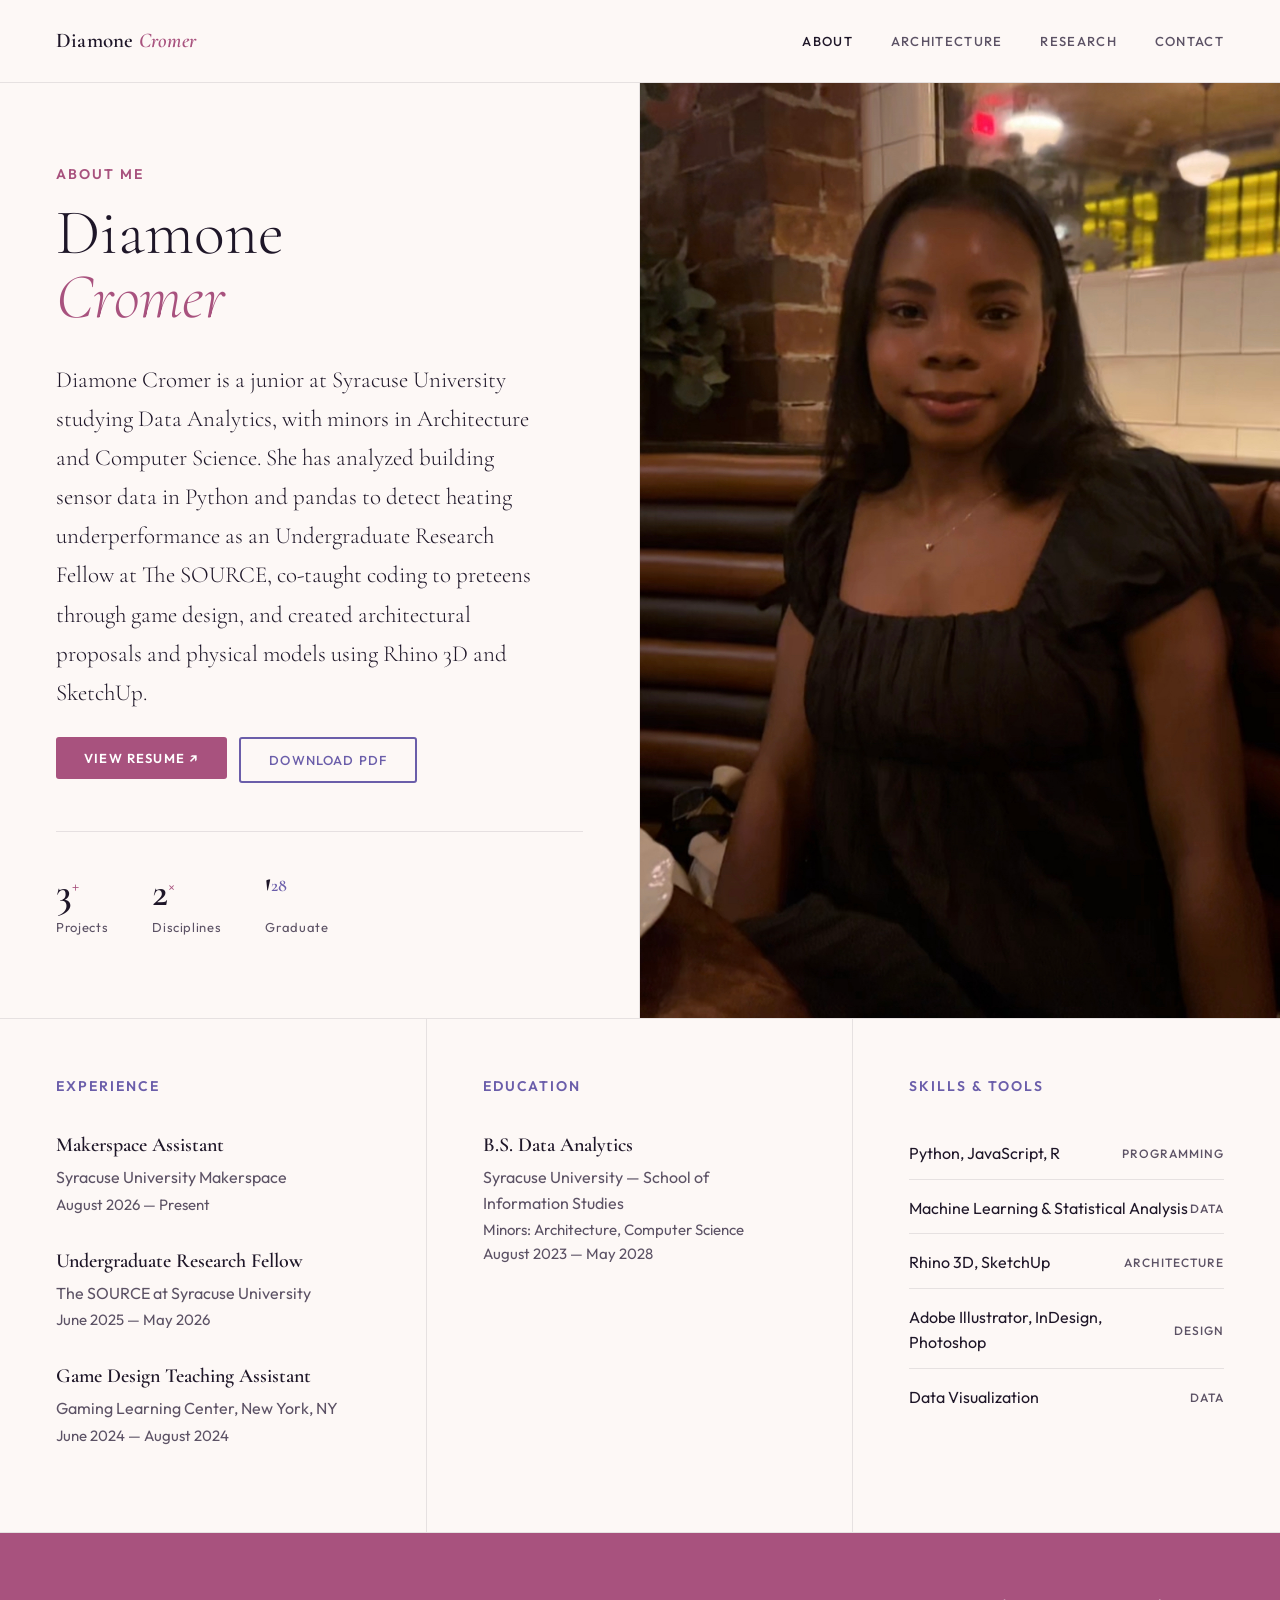
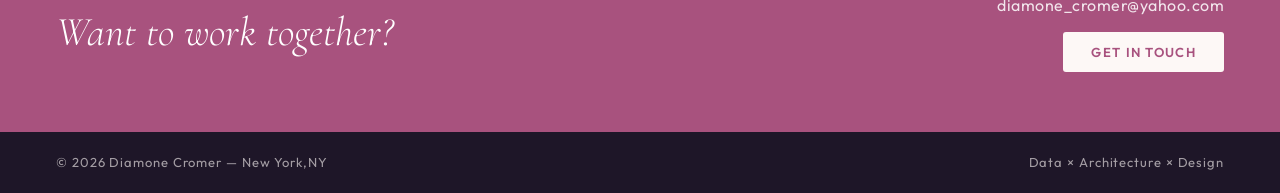
==== commit 6b80cfad: "Add resume buttons to about page Added buttons for viewing and downloading the resume." ====
--- a/about.html
+++ b/about.html
@@ -170,6 +170,11 @@
           Diamone Cromer is a junior at Syracuse University studying Data Analytics, with minors in Architecture and Computer Science. She has analyzed building sensor data in Python and pandas to detect heating underperformance as an Undergraduate Research Fellow at The SOURCE, co-taught coding to preteens through game design, and created architectural proposals and physical models using Rhino 3D and SketchUp.
         </p>
 
+        <div style="display:flex;gap:12px;flex-wrap:wrap;margin-top:8px;">
+          <a href="Diamone-Cromer-Resume.pdf" target="_blank" style="text-decoration:none;"><button class="btn-primary">View Resume ↗</button></a>
+          <a href="Diamone-Cromer-Resume.pdf" download style="text-decoration:none;"><button class="btn-ghost">Download PDF</button></a>
+        </div>
+
       </div>
 
       <div class="hero-stats" style="margin-top:48px;padding-top:40px">
